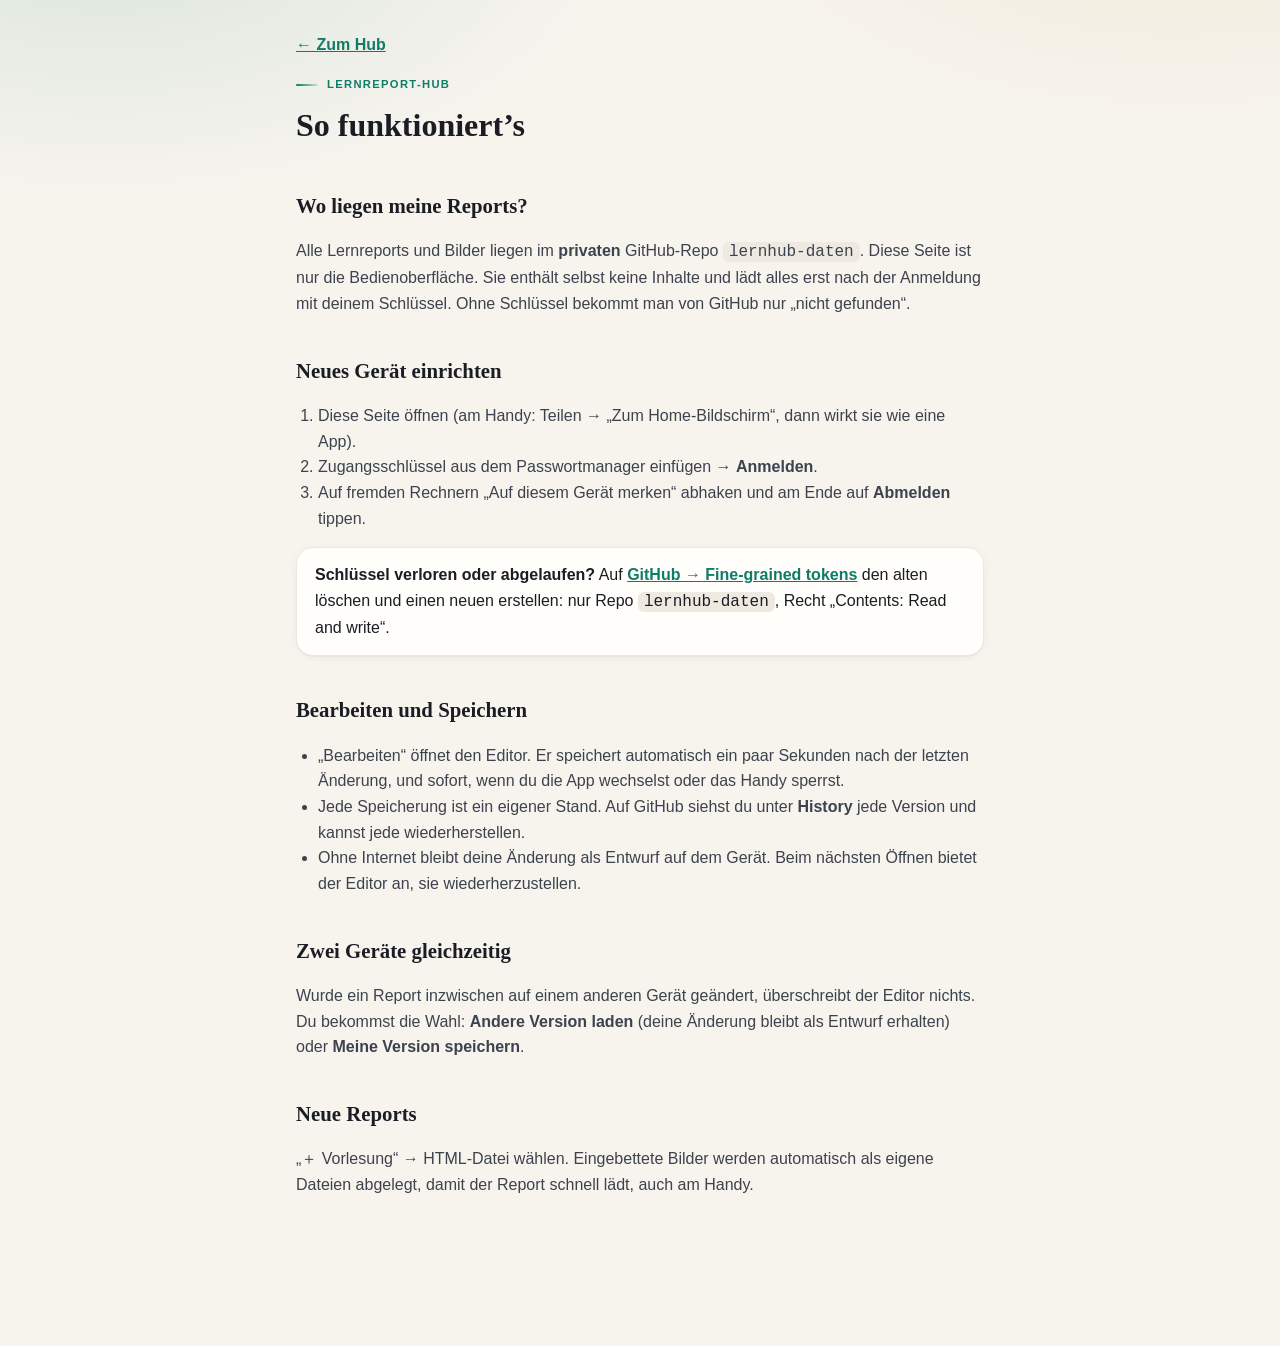
==== anleitung.html @ feca5a2c "Lernreport-Hub als Web-App (Daten im privaten Repo) Co-Authored-By: Claude Opus 5.5 <noreply@anthrop" ====
<!doctype html>
<html lang="de">
<head>
<meta charset="utf-8">
<meta name="viewport" content="width=device-width, initial-scale=1, viewport-fit=cover">
<meta name="robots" content="noindex, nofollow">
<title>Lernhub Anleitung</title>
<link rel="stylesheet" href="assets/hub.css">
<style>
  .doc{max-width:720px;margin:0 auto;padding:32px 16px 64px;font-family:var(--sans);color:var(--ink);}
  .doc h1{font-family:var(--serif);font-weight:600;font-size:2rem;margin:.2em 0 .3em;}
  .doc h2{font-family:var(--serif);font-weight:600;font-size:1.3rem;margin:1.8em 0 .4em;}
  .doc p,.doc li{line-height:1.6;color:var(--ink-2);}
  .doc ol,.doc ul{padding-left:22px;}
  .doc code{background:var(--bg-2);padding:1px 6px;border-radius:6px;}
  .doc .eyebrow{font-size:.7rem;font-weight:700;letter-spacing:.12em;text-transform:uppercase;color:var(--accent);}
  .doc .box{background:var(--paper);border:1px solid var(--line-soft);border-radius:var(--r);padding:14px 18px;box-shadow:var(--e1);margin:14px 0;}
  .doc a{color:var(--accent);font-weight:600;}
</style>
</head>
<body>
<div class="doc">
  <a href="./">← Zum Hub</a>
  <div class="eyebrow" style="margin-top:18px">Lernreport-Hub</div>
  <h1>So funktioniert’s</h1>

  <h2>Wo liegen meine Reports?</h2>
  <p>Alle Lernreports und Bilder liegen im <b>privaten</b> GitHub-Repo <code>lernhub-daten</code>. Diese Seite ist nur
    die Bedienoberfläche. Sie enthält selbst keine Inhalte und lädt alles erst nach der Anmeldung mit deinem Schlüssel.
    Ohne Schlüssel bekommt man von GitHub nur „nicht gefunden“.</p>

  <h2>Neues Gerät einrichten</h2>
  <ol>
    <li>Diese Seite öffnen (am Handy: Teilen → „Zum Home-Bildschirm“, dann wirkt sie wie eine App).</li>
    <li>Zugangsschlüssel aus dem Passwortmanager einfügen → <b>Anmelden</b>.</li>
    <li>Auf fremden Rechnern „Auf diesem Gerät merken“ abhaken und am Ende auf <b>Abmelden</b> tippen.</li>
  </ol>
  <div class="box"><b>Schlüssel verloren oder abgelaufen?</b> Auf
    <a href="https://github.com/settings/personal-access-tokens" target="_blank" rel="noopener">GitHub → Fine-grained tokens</a>
    den alten löschen und einen neuen erstellen: nur Repo <code>lernhub-daten</code>, Recht „Contents: Read and write“.</div>

  <h2>Bearbeiten und Speichern</h2>
  <ul>
    <li>„Bearbeiten“ öffnet den Editor. Er speichert automatisch ein paar Sekunden nach der letzten Änderung,
      und sofort, wenn du die App wechselst oder das Handy sperrst.</li>
    <li>Jede Speicherung ist ein eigener Stand. Auf GitHub siehst du unter <b>History</b> jede Version und kannst jede wiederherstellen.</li>
    <li>Ohne Internet bleibt deine Änderung als Entwurf auf dem Gerät. Beim nächsten Öffnen bietet der Editor an, sie wiederherzustellen.</li>
  </ul>

  <h2>Zwei Geräte gleichzeitig</h2>
  <p>Wurde ein Report inzwischen auf einem anderen Gerät geändert, überschreibt der Editor nichts. Du bekommst die Wahl:
    <b>Andere Version laden</b> (deine Änderung bleibt als Entwurf erhalten) oder <b>Meine Version speichern</b>.</p>

  <h2>Neue Reports</h2>
  <p>„＋ Vorlesung“ → HTML-Datei wählen. Eingebettete Bilder werden automatisch als eigene Dateien abgelegt,
    damit der Report schnell lädt, auch am Handy.</p>
</div>
</body>
</html>
---- assets/hub.css ----
/* ==========================================================================
   Lernreport-Hub — Oberfläche der Startseite
   --------------------------------------------------------------------------
   Gestaltungsidee: „ruhiges Lesezimmer“. Warmes Papier als Grundfläche,
   Serifen für alles Inhaltliche (Titel, Zahlen, Namen), eine schlanke
   System-Sans für die Bedienelemente. Farbe trägt Bedeutung — jeder
   Fachbereich hat seinen Ton, die Karten selbst bleiben neutral. Tiefe
   entsteht durch Haarlinien und sehr weiche Schatten, nicht durch Rahmen.

   Alle Größen, Farben, Radien und Schatten stehen als Variablen oben; im
   Rest der Datei werden nur noch diese benutzt.
   ========================================================================== */

:root{
  /* --- Flächen & Schrift ------------------------------------------------ */
  --bg:#f7f4ee;              /* Grundfläche (warmes Papier)               */
  --bg-2:#efeae1;            /* leicht vertiefte Fläche (Felder)          */
  --paper:#fffefb;           /* Karten & Dialoge                          */
  --ink:#1a1d24;             /* Haupttext                                 */
  --ink-2:#3c424e;           /* zweite Ebene                              */
  --mut:#767d8c;             /* Beschriftungen, Nebentext                 */
  --line:#e4ddd0;            /* Haarlinie                                 */
  --line-soft:#eee8dc;       /* noch leisere Trennung                     */
  --on-accent:#fff;          /* Text auf gefüllter Akzentfläche           */

  --accent:#0e7c66;
  --accent-2:#b8860b;

  /* --- Höhenstaffelung: drei Stufen, mehr braucht es nicht ------------- */
  --e1:0 1px 1px rgba(52,40,18,.04), 0 2px 8px rgba(52,40,18,.045);
  --e2:0 2px 4px rgba(52,40,18,.05), 0 12px 28px rgba(52,40,18,.10);
  --e3:0 8px 20px rgba(52,40,18,.10), 0 32px 64px rgba(52,40,18,.20);

  /* --- Radien, Takt, Bewegung ------------------------------------------ */
  --r-xs:9px; --r-sm:12px; --r:17px; --r-lg:22px; --pill:999px;
  --ease:cubic-bezier(.2,.7,.3,1);
  --serif:"Iowan Old Style","Palatino Linotype",Palatino,Georgia,"Times New Roman",serif;
  --sans:-apple-system,BlinkMacSystemFont,"Segoe UI",Roboto,Helvetica,Arial,sans-serif;
}

@media (prefers-color-scheme:dark){
  :root{
    --bg:#12141a; --bg-2:#1a1d25; --paper:#1b1f28;
    --ink:#eceef3; --ink-2:#c3c8d3; --mut:#8e97a7;
    --line:#2b3040; --line-soft:#242936;
    --on-accent:#0f1218;
    --accent:#3fbfa3; --accent-2:#d9a441;
    --e1:0 1px 1px rgba(0,0,0,.3), 0 2px 8px rgba(0,0,0,.28);
    --e2:0 2px 4px rgba(0,0,0,.3), 0 12px 28px rgba(0,0,0,.45);
    --e3:0 8px 20px rgba(0,0,0,.4), 0 32px 64px rgba(0,0,0,.6);
  }
}

/* ---- Farbwelten der Fachbereiche ----------------------------------------
   Gleiche Sättigung, gleiche Helligkeit — unterschiedlicher Farbton.
   Dadurch unterscheidbar, aber nebeneinander ruhig.                        */
.t-teal  {--accent:#0e7c66; --accent-2:#b8860b;}
.t-indigo{--accent:#44579e; --accent-2:#8f7ac2;}
.t-plum  {--accent:#7c3f7e; --accent-2:#c07aa8;}
.t-amber {--accent:#a2620f; --accent-2:#d9a441;}
.t-rose  {--accent:#b23a55; --accent-2:#e0857a;}
.t-forest{--accent:#43722b; --accent-2:#9bbf5a;}
.t-ocean {--accent:#1f6f8b; --accent-2:#54b0c4;}
.t-clay  {--accent:#a05a3c; --accent-2:#d2a06b;}
@media (prefers-color-scheme:dark){
  .t-teal  {--accent:#3fbfa3; --accent-2:#d9a441;}
  .t-indigo{--accent:#8195dd; --accent-2:#b3a4e0;}
  .t-plum  {--accent:#c583c6; --accent-2:#e0a8c8;}
  .t-amber {--accent:#e0a145; --accent-2:#f0c97a;}
  .t-rose  {--accent:#e8788e; --accent-2:#f2ab9e;}
  .t-forest{--accent:#8fc767; --accent-2:#c0dc94;}
  .t-ocean {--accent:#5cb8d4; --accent-2:#8fd6e4;}
  .t-clay  {--accent:#dd9670; --accent-2:#eabf95;}
}

/* ================= Grundlage ================= */
*{box-sizing:border-box;}
html{scroll-behavior:smooth;background:var(--bg);}
body{
  margin:0;color:var(--ink);font-family:var(--sans);font-size:16px;line-height:1.6;
  padding:0 0 72px;-webkit-font-smoothing:antialiased;text-rendering:optimizeLegibility;
  /* Zwei sehr weiche Farbschleier am oberen Rand geben der Seite Tiefe,
     ohne dass ein Bild geladen werden muss. „fixed“ hält sie beim Scrollen
     an ihrem Platz — die Seite wirkt dadurch ruhiger.                     */
  background:
    radial-gradient(760px 420px at 8% -10%, color-mix(in srgb,var(--accent) 13%,transparent), transparent 70%) no-repeat fixed,
    radial-gradient(680px 380px at 92% -16%, color-mix(in srgb,var(--accent-2) 11%,transparent), transparent 72%) no-repeat fixed,
    var(--bg);
}
.wrap{max-width:1140px;margin:0 auto;padding:0 24px;}
::selection{background:color-mix(in srgb,var(--accent) 26%,transparent);}
:focus-visible{outline:2px solid var(--accent);outline-offset:2px;}
[hidden]{display:none !important;}

/* ================= Kopfleiste ================= */
.topbar{position:sticky;top:0;z-index:40;border-bottom:1px solid transparent;
  background:color-mix(in srgb,var(--bg) 78%,transparent);
  backdrop-filter:saturate(180%) blur(14px);-webkit-backdrop-filter:saturate(180%) blur(14px);
  transition:border-color .2s,box-shadow .2s,background .2s;}
@supports not (backdrop-filter:blur(1px)){.topbar{background:var(--bg);}}
/* Erst beim Scrollen bekommt die Leiste eine Kante — vorher schwebt sie frei. */
.topbar.scrolled{border-bottom-color:var(--line);box-shadow:0 1px 12px rgba(52,40,18,.06);}
.topbar-in{max-width:1140px;margin:0 auto;padding:11px 24px;display:flex;align-items:center;gap:14px;flex-wrap:wrap;}

.brand{display:flex;align-items:center;gap:10px;font-family:var(--serif);font-size:1.06rem;
  font-weight:700;color:var(--ink);text-decoration:none;white-space:nowrap;letter-spacing:-.01em;}
.brand-mark{display:grid;place-items:center;width:28px;height:28px;border-radius:9px;font-size:.72rem;
  color:var(--on-accent);background:linear-gradient(145deg,var(--accent),var(--accent-2));
  box-shadow:0 2px 8px color-mix(in srgb,var(--accent) 40%,transparent);}
.topbar-actions{display:flex;gap:8px;align-items:center;margin-left:auto;}

.search{position:relative;flex:1 1 220px;min-width:170px;max-width:400px;}
.search input{width:100%;height:38px;padding:0 74px 0 36px;border:1px solid var(--line);border-radius:var(--pill);
  background:var(--paper);color:var(--ink);font-family:var(--sans);font-size:.92rem;
  transition:border-color .15s,box-shadow .15s,background .15s;}
.search input::placeholder{color:var(--mut);}
.search input:focus{outline:none;border-color:color-mix(in srgb,var(--accent) 55%,var(--line));
  box-shadow:0 0 0 4px color-mix(in srgb,var(--accent) 14%,transparent);}
.search input::-webkit-search-cancel-button{display:none;}
.search-ic{position:absolute;left:13px;top:50%;transform:translateY(-50%);color:var(--mut);
  font-size:1.1rem;pointer-events:none;}
/* Tastenkürzel-Hinweis: verschwindet, sobald das Feld benutzt wird. */
.search-kbd{position:absolute;right:11px;top:50%;transform:translateY(-50%);pointer-events:none;
  font-family:var(--sans);font-size:.68rem;font-weight:700;color:var(--mut);background:var(--bg-2);
  border:1px solid var(--line);border-radius:6px;padding:2px 6px;line-height:1.3;transition:opacity .15s;}
.search:focus-within .search-kbd{opacity:0;}
.search:has(.search-clear:not([hidden])) .search-kbd{display:none;}
.search-clear{position:absolute;right:7px;top:50%;transform:translateY(-50%);border:none;background:transparent;
  color:var(--mut);cursor:pointer;font-size:1.15rem;line-height:1;padding:3px 8px;border-radius:50%;}
.search-clear:hover{background:var(--bg-2);color:var(--ink);}

/* ================= Schaltflächen ================= */
.btn{font-family:var(--sans);font-size:.87rem;font-weight:600;border:1px solid var(--line);
  background:var(--paper);color:var(--ink);border-radius:var(--pill);padding:9px 16px;cursor:pointer;
  box-shadow:var(--e1);text-decoration:none;display:inline-flex;align-items:center;gap:6px;
  white-space:nowrap;transition:transform .1s var(--ease),box-shadow .18s,border-color .18s,background .18s,color .18s;}
.btn:hover{transform:translateY(-1px);box-shadow:var(--e2);border-color:color-mix(in srgb,var(--ink) 14%,var(--line));}
.btn:active{transform:translateY(0);box-shadow:var(--e1);}
.btn.primary{background:var(--accent);color:var(--on-accent);border-color:transparent;
  box-shadow:0 1px 2px color-mix(in srgb,var(--accent) 30%,transparent),
             0 6px 16px color-mix(in srgb,var(--accent) 26%,transparent);}
.btn.primary:hover{border-color:transparent;
  box-shadow:0 2px 4px color-mix(in srgb,var(--accent) 34%,transparent),
             0 12px 26px color-mix(in srgb,var(--accent) 30%,transparent);}
.btn.ghost{background:transparent;box-shadow:none;border-color:transparent;color:var(--mut);}
.btn.ghost:hover{color:var(--ink);background:var(--paper);border-color:var(--line);box-shadow:var(--e1);}
.btn.quiet{background:transparent;border-color:var(--line);box-shadow:none;color:var(--ink-2);}
.btn.quiet:hover{background:var(--paper);box-shadow:var(--e1);}
.btn.danger{color:#c0392b;}

.icon-btn{border:1px solid transparent;background:transparent;color:var(--mut);cursor:pointer;
  width:30px;height:30px;display:inline-grid;place-items:center;font-size:.92rem;line-height:1;
  border-radius:var(--r-xs);font-family:var(--sans);transition:background .14s,color .14s,border-color .14s;}
.icon-btn:hover{background:var(--paper);border-color:var(--line);color:var(--ink);}
.icon-btn.danger:hover{color:#c0392b;border-color:color-mix(in srgb,#c0392b 30%,transparent);
  background:color-mix(in srgb,#c0392b 8%,transparent);}

/* ================= Kopfbereich der Seite ================= */
.hero{position:relative;display:grid;gap:34px;padding:52px 0 30px;
  grid-template-columns:minmax(0,1fr) 244px;align-items:start;}
/* Feines Punktraster als Textur — nach außen ausgeblendet, damit es
   nirgends „abgeschnitten“ aussieht.                                      */
.hero::before{content:"";position:absolute;inset:-30px -60px 10px;z-index:0;pointer-events:none;
  background-image:radial-gradient(currentColor 1px, transparent 1.2px);
  background-size:20px 20px;color:var(--ink);opacity:.055;
  -webkit-mask-image:radial-gradient(78% 72% at 26% 24%, #000, transparent 76%);
          mask-image:radial-gradient(78% 72% at 26% 24%, #000, transparent 76%);}
.hero > *{position:relative;z-index:1;}

.eyebrow{display:flex;align-items:center;gap:9px;letter-spacing:.19em;text-transform:uppercase;
  font-size:.69rem;color:var(--accent);font-weight:700;}
.eyebrow::before{content:"";width:22px;height:2px;border-radius:2px;flex:0 0 auto;
  background:linear-gradient(90deg,var(--accent),color-mix(in srgb,var(--accent) 15%,transparent));}
.hero h1{font-family:var(--serif);font-size:clamp(2.3rem,4.6vw,3.15rem);line-height:1.07;
  margin:14px 0 12px;letter-spacing:-.022em;font-weight:600;}
.hero h1 em{font-style:italic;color:var(--accent);}
.hero .lead{color:var(--ink-2);font-size:1.05rem;max-width:44ch;margin:0;}
.hero-hint{display:flex;align-items:center;gap:8px;margin:20px 0 0;color:var(--mut);font-size:.83rem;}
.hero-hint .ic{display:grid;place-items:center;width:22px;height:22px;border-radius:7px;flex:0 0 auto;
  background:var(--bg-2);border:1px solid var(--line);font-size:.72rem;}

/* Kennzahlen als kleine Karten — die Zahl trägt die Serifenschrift,
   damit sie zum Titel gehört und nicht zur Bedienoberfläche. */
.stats{display:grid;gap:10px;grid-template-columns:1fr;}
.stat{position:relative;overflow:hidden;background:var(--paper);border:1px solid var(--line);
  border-radius:var(--r-sm);padding:13px 15px 12px;box-shadow:var(--e1);
  display:flex;flex-direction:column;gap:1px;}
.stat::before{content:"";position:absolute;left:0;top:12px;bottom:12px;width:3px;border-radius:0 3px 3px 0;
  background:linear-gradient(180deg,var(--accent),var(--accent-2));opacity:.85;}
.stat b{font-family:var(--serif);font-size:1.85rem;line-height:1.05;font-weight:600;letter-spacing:-.02em;
  font-variant-numeric:tabular-nums;}
.stat span{font-size:.68rem;color:var(--mut);text-transform:uppercase;letter-spacing:.11em;font-weight:700;}

/* ================= Fachbereiche ================= */
.folder{margin:0 0 32px;}
.folder-head{display:flex;align-items:center;gap:11px;padding:11px 12px 11px 13px;border-radius:var(--r-sm);
  background:color-mix(in srgb,var(--accent) 5%,var(--paper));
  border:1px solid color-mix(in srgb,var(--accent) 17%,var(--line));
  box-shadow:var(--e1);cursor:pointer;touch-action:pan-y;user-select:none;
  transition:border-color .16s,box-shadow .16s,background .16s;}
.folder-head:hover{box-shadow:var(--e2);border-color:color-mix(in srgb,var(--accent) 34%,var(--line));}
.folder.root > .folder-head{background:transparent;box-shadow:none;cursor:default;
  border:1px dashed var(--line);}
.folder.root > .folder-head:hover{box-shadow:none;border-color:var(--line);}

.folder-dot{width:20px;height:20px;border-radius:7px;flex:0 0 auto;
  background:linear-gradient(145deg,var(--accent),var(--accent-2));
  box-shadow:0 2px 7px color-mix(in srgb,var(--accent) 35%,transparent);}
.folder.root .folder-dot{background:none;border:2px dashed var(--mut);opacity:.45;box-shadow:none;}
.folder-name{font-family:var(--serif);font-size:1.18rem;margin:0;font-weight:600;letter-spacing:-.012em;
  flex:0 1 auto;min-width:0;overflow:hidden;text-overflow:ellipsis;white-space:nowrap;}
.folder.root .folder-name{font-family:var(--sans);font-size:.74rem;text-transform:uppercase;
  letter-spacing:.13em;color:var(--mut);font-weight:700;}
.folder-count{font-size:.72rem;font-weight:700;color:var(--accent);font-variant-numeric:tabular-nums;
  background:color-mix(in srgb,var(--accent) 13%,transparent);border-radius:var(--pill);padding:3px 10px;}
.folder.root .folder-count{color:var(--mut);background:var(--bg-2);}
/* Haarlinie füllt den Platz zwischen Namen und Werkzeugen. */
.folder-rule{flex:1 1 auto;height:1px;min-width:12px;
  background:linear-gradient(90deg,color-mix(in srgb,var(--accent) 22%,transparent),transparent);}
.folder.root .folder-rule{background:linear-gradient(90deg,var(--line),transparent);}
/* Werkzeuge halten sich zurück, bis man die Zeile berührt. */
.folder-actions{display:flex;gap:2px;opacity:0;transition:opacity .16s;}
.folder-head:hover .folder-actions,
.folder-head:focus-within .folder-actions{opacity:1;}

/* Zugeklappt: eine angedeutete zweite Kante unter der Zeile zeigt, dass
   darunter noch etwas liegt — sonst unterscheidet sich „zu“ von „auf“ nur
   durch das gedrehte Dreieck. */
.folder.collapsed > .folder-head{position:relative;}
.folder.collapsed > .folder-head::after{content:"";position:absolute;left:13px;right:13px;bottom:-5px;
  height:5px;border-radius:0 0 11px 11px;pointer-events:none;
  background:color-mix(in srgb,var(--accent) 7%,var(--paper));
  border:1px solid color-mix(in srgb,var(--accent) 15%,var(--line));border-top:none;}

.fold-toggle{border:none;background:transparent;color:var(--ink-2);cursor:pointer;font-size:.85rem;line-height:1;
  width:24px;height:24px;display:grid;place-items:center;border-radius:7px;flex:0 0 auto;
  transition:transform .22s var(--ease),background .14s,color .14s;}
.fold-toggle:hover{background:color-mix(in srgb,var(--accent) 12%,transparent);color:var(--ink);}
.folder.collapsed .fold-toggle{transform:rotate(-90deg);}
.folder.collapsed > .folder-body{display:none;}
.folder.drop-target > .folder-head{border-color:var(--accent);
  background:color-mix(in srgb,var(--accent) 11%,var(--paper));
  box-shadow:0 0 0 3px color-mix(in srgb,var(--accent) 20%,transparent);}

/* ================= Karten ================= */
.grid{display:grid;grid-template-columns:repeat(auto-fill,minmax(300px,1fr));gap:18px;margin:16px 0 0;}
.grid:empty{min-height:92px;border:1.5px dashed var(--line);border-radius:var(--r);
  color:var(--mut);font-size:.85rem;place-items:center;text-align:center;padding:12px 22px;
  background:color-mix(in srgb,var(--paper) 45%,transparent);}
.grid:empty::before{content:attr(data-hint);max-width:44ch;}
/* Ist alles einsortiert, verschwindet „Ohne Ordner“ ganz — es hätte oben auf
   der Seite nichts zu sagen. Sobald etwas gezogen wird, taucht die
   Ablagefläche wieder auf, damit man einen Report herausnehmen kann. */
.folder.root .grid:empty{min-height:52px;font-size:.79rem;opacity:.7;background:none;}
.folder.root.tidy > .folder-head{display:none;}
.folder.root.tidy{margin-bottom:0;}
.folder.root.tidy .grid:empty{display:none;}
body.dnd .folder.root.tidy{margin-bottom:24px;}
body.dnd .folder.root.tidy .grid:empty{display:grid;}

.card{position:relative;overflow:hidden;background:var(--paper);border:1px solid var(--line);
  border-radius:var(--r);padding:22px 22px 16px;box-shadow:var(--e1);display:flex;flex-direction:column;
  touch-action:pan-y;transition:transform .16s var(--ease),box-shadow .2s,border-color .2s;}
/* Farbstreifen oben: gehört zum Fachbereich, tritt beim Zeigen hervor. */
.card::before{content:"";position:absolute;top:0;left:0;right:0;height:3px;opacity:.6;
  background:linear-gradient(90deg,var(--accent),var(--accent-2));transition:opacity .2s;}
/* Sehr weicher Farbschimmer in der Ecke — gibt jedem Fach seinen Ton. */
.card::after{content:"";position:absolute;top:-70px;right:-70px;width:190px;height:190px;border-radius:50%;
  pointer-events:none;background:radial-gradient(closest-side,color-mix(in srgb,var(--accent) 15%,transparent),transparent);
  opacity:.75;transition:opacity .25s;}
.card:hover{transform:translateY(-3px);box-shadow:var(--e2);
  border-color:color-mix(in srgb,var(--accent) 32%,var(--line));}
.card:hover::before{opacity:1;}
.card:hover::after{opacity:1;}

/* Die Herkunftszeile bleibt einzeilig — sonst schwankt die Höhe der Karten
   und der Titel verliert seinen Rang. Der volle Text steht im Tooltip. */
.card .eyebrow{font-size:.63rem;letter-spacing:.14em;gap:7px;}
.card .eyebrow::before{width:14px;}
.card .eyebrow span{min-width:0;overflow:hidden;text-overflow:ellipsis;white-space:nowrap;}
.card h3{font-family:var(--serif);font-size:1.24rem;line-height:1.24;margin:10px 0 8px;font-weight:600;
  letter-spacing:-.014em;
  display:-webkit-box;-webkit-line-clamp:3;-webkit-box-orient:vertical;overflow:hidden;}
/* Kein flex:1 — das hebelt -webkit-line-clamp aus. Die Knopfreihe schiebt
   sich stattdessen per margin-top:auto nach unten. */
.card .lead{color:var(--mut);font-size:.875rem;line-height:1.55;margin:0 0 16px;
  display:-webkit-box;-webkit-line-clamp:3;-webkit-box-orient:vertical;overflow:hidden;}
.card .meta{display:flex;align-items:center;gap:8px;margin:auto 0 0;padding:0 0 12px;
  font-size:.71rem;color:var(--mut);min-width:0;}
.card .chip{background:color-mix(in srgb,var(--accent) 12%,transparent);color:var(--accent);
  border-radius:var(--pill);padding:3px 9px;font-weight:700;white-space:nowrap;flex:0 0 auto;
  font-variant-numeric:tabular-nums;}
.card .fname{overflow:hidden;text-overflow:ellipsis;white-space:nowrap;opacity:.85;font-size:.7rem;}
.card .row{display:flex;align-items:center;gap:7px;padding-top:13px;border-top:1px solid var(--line-soft);
  flex-wrap:wrap;}
.card .row .btn{padding:8px 15px;font-size:.84rem;}
.card-tools{margin-left:auto;display:flex;gap:2px;opacity:0;transition:opacity .16s;}
.card:hover .card-tools,
.card:focus-within .card-tools{opacity:1;}
.drag-handle{position:absolute;top:10px;right:11px;color:var(--mut);font-size:1rem;line-height:1;
  cursor:grab;opacity:0;transition:opacity .16s;touch-action:none;user-select:none;letter-spacing:-2px;
  padding:2px 3px;border-radius:6px;z-index:2;}
.card:hover .drag-handle{opacity:.55;}
.drag-handle:hover{opacity:1 !important;background:var(--bg-2);}
.drag-handle:active{cursor:grabbing;}
@media (hover:none){.card-tools,.drag-handle{opacity:1;}}

/* ================= Ziehen ================= */
body.dnd{user-select:none;cursor:grabbing;}
body.dnd .card:hover{transform:none;box-shadow:var(--e1);border-color:var(--line);}
.drag-source{opacity:.3;filter:saturate(.3);}
.drag-ghost{position:fixed;top:0;left:0;z-index:1000;pointer-events:none;margin:0;
  box-shadow:var(--e3);opacity:.97;cursor:grabbing;}
.folder-dnd .folder-body{display:none;}
.folder-dnd .folder{margin:0 0 10px;}

/* ================= Leerzustände / Fußzeile ================= */
.empty{text-align:center;color:var(--mut);padding:52px 24px;border:1.5px dashed var(--line);
  border-radius:var(--r);margin:28px 0;display:flex;flex-direction:column;align-items:center;gap:7px;
  background:color-mix(in srgb,var(--paper) 45%,transparent);}
.empty .empty-ic{display:grid;place-items:center;width:46px;height:46px;border-radius:14px;margin-bottom:6px;
  background:var(--bg-2);border:1px solid var(--line);font-size:1.25rem;}
.empty b{color:var(--ink);font-size:1.1rem;font-family:var(--serif);font-weight:600;}
.empty span{font-size:.89rem;max-width:46ch;}
footer{text-align:center;color:var(--mut);font-size:.79rem;margin:60px 0 10px;padding-top:24px;
  border-top:1px solid var(--line);}
footer a{color:var(--accent);text-decoration:none;border-bottom:1px solid color-mix(in srgb,var(--accent) 35%,transparent);}
footer a:hover{border-bottom-color:var(--accent);}
.foot-sep{opacity:.45;margin:0 8px;}

/* ================= Dialoge ================= */
dialog{border:none;border-radius:var(--r-lg);padding:0;box-shadow:var(--e3);max-width:540px;width:92%;
  background:var(--paper);color:var(--ink);}
dialog::backdrop{background:rgba(24,18,8,.5);backdrop-filter:blur(3px);-webkit-backdrop-filter:blur(3px);}
dialog[open]{animation:dlgIn .24s var(--ease);}
@keyframes dlgIn{from{opacity:0;transform:translateY(10px) scale(.985);}}
@media (prefers-reduced-motion:reduce){dialog[open]{animation:none;}}
.dlg-in{padding:26px 28px 24px;}
.dlg-in h3{font-family:var(--serif);margin:0 0 6px;font-size:1.45rem;font-weight:600;letter-spacing:-.015em;}
.dlg-in p{color:var(--mut);font-size:.9rem;margin:6px 0 16px;}
.dlg-row{display:flex;gap:10px;justify-content:flex-end;margin-top:22px;}
.field{width:100%;padding:11px 13px;border:1px solid var(--line);border-radius:var(--r-xs);
  background:var(--bg-2);color:var(--ink);font-family:var(--sans);font-size:.95rem;margin-top:5px;
  transition:border-color .15s,box-shadow .15s;}
.field:focus{outline:none;border-color:color-mix(in srgb,var(--accent) 55%,var(--line));
  box-shadow:0 0 0 4px color-mix(in srgb,var(--accent) 14%,transparent);}
.fieldlabel{display:block;margin-top:18px;font-size:.7rem;font-weight:700;color:var(--mut);
  letter-spacing:.11em;text-transform:uppercase;}
.dropzone{border:1.5px dashed color-mix(in srgb,var(--accent) 45%,var(--line));border-radius:var(--r);
  padding:34px;text-align:center;color:var(--mut);font-size:.92rem;margin:8px 0 0;cursor:pointer;
  background:color-mix(in srgb,var(--accent) 4%,var(--bg-2));transition:background .16s,border-color .16s;}
.dropzone .dz-ic{font-size:1.6rem;display:block;margin-bottom:8px;}
.dropzone:hover{border-color:var(--accent);background:color-mix(in srgb,var(--accent) 8%,var(--bg-2));}
.dropzone.hot{border-color:var(--accent);background:color-mix(in srgb,var(--accent) 14%,var(--bg-2));
  color:var(--ink);}
.swatches{display:flex;gap:9px;flex-wrap:wrap;margin-top:9px;}
.swatch{width:32px;height:32px;border-radius:10px;border:2px solid transparent;cursor:pointer;padding:0;
  background:linear-gradient(145deg,var(--accent),var(--accent-2));
  transition:transform .12s var(--ease),box-shadow .16s;}
.swatch:hover{transform:scale(1.09);}
.swatch[aria-pressed="true"]{border-color:var(--paper);
  box-shadow:0 0 0 2px var(--ink), 0 2px 8px color-mix(in srgb,var(--accent) 40%,transparent);}

.toast{position:fixed;bottom:24px;left:50%;transform:translateX(-50%) translateY(6px);
  display:flex;align-items:center;gap:9px;background:var(--ink);color:var(--paper);
  padding:11px 20px;border-radius:var(--pill);font-size:.86rem;font-weight:600;box-shadow:var(--e3);
  opacity:0;transition:opacity .25s,transform .25s var(--ease);pointer-events:none;z-index:60;}
.toast::before{content:"";width:7px;height:7px;border-radius:50%;background:var(--accent-2);flex:0 0 auto;}
.toast.show{opacity:1;transform:translateX(-50%) translateY(-2px);}

/* ================= Suche ================= */
.card.filtered{display:none;}
.folder.filtered{display:none;}

/* ================= Schmale Fenster ================= */
@media (max-width:900px){
  .hero{grid-template-columns:1fr;gap:26px;padding:38px 0 24px;}
  .stats{grid-template-columns:repeat(3,minmax(0,1fr));}
  .stat b{font-size:1.6rem;}
}
@media (max-width:640px){
  .wrap{padding:0 16px;}
  .topbar-in{padding:10px 16px;gap:10px;}
  .hero{padding:28px 0 18px;}
  .hero .lead{font-size:.98rem;}
  .topbar-actions{margin-left:0;width:100%;}
  .topbar-actions .btn{flex:1 1 auto;justify-content:center;}
  .search{max-width:none;order:3;width:100%;flex-basis:100%;}
  .grid{grid-template-columns:1fr;}
  .stats{gap:8px;}
  .stat{padding:11px 12px;}
  .stat b{font-size:1.45rem;}
  .stat span{font-size:.62rem;letter-spacing:.09em;}
}
@media (prefers-reduced-motion:reduce){
  html{scroll-behavior:auto;}
  *{transition-duration:.01ms !important;animation-duration:.01ms !important;}
}

/* ==== GitHub-Version: Anmeldung, Sync-Status ==================================== */
body.locked > :not(.login):not(.toast){display:none !important;}
.login{min-height:100vh;display:grid;place-items:center;padding:24px 16px;background:var(--bg);}
.login[hidden]{display:none;}
.login-card{width:100%;max-width:440px;background:var(--paper);border:1px solid var(--line-soft);
  border-radius:var(--r-lg);box-shadow:var(--e2);padding:28px 24px;font-family:var(--sans);color:var(--ink);}
.login-card .eyebrow{font-size:.7rem;font-weight:700;letter-spacing:.12em;text-transform:uppercase;color:var(--accent);}
.login-card h2{font-family:var(--serif);font-weight:600;font-size:1.6rem;margin:6px 0 10px;}
.login-card p{color:var(--ink-2);line-height:1.55;margin:0 0 6px;font-size:.95rem;}
.login-card .btn{width:100%;justify-content:center;margin-top:14px;}
.login-card .check{display:block;margin-top:14px;font-size:.92rem;color:var(--ink-2);}
.login-card .check input{margin-right:6px;accent-color:var(--accent);}
.login-card .check small{display:block;color:var(--mut);margin:3px 0 0 22px;line-height:1.4;}
.login-err{color:#c0392b !important;font-weight:600;min-height:1.2em;margin-top:10px !important;}
.login-help{margin-top:18px;font-size:.9rem;color:var(--ink-2);}
.login-help summary{cursor:pointer;font-weight:700;color:var(--accent);}
.login-help ol{padding-left:20px;line-height:1.55;}
.login-help code{background:var(--bg-2);padding:1px 6px;border-radius:6px;}
#sync{font-variant-numeric:tabular-nums;}
#sync.bad{color:#c0392b;font-weight:700;}
.dropzone.busy{pointer-events:none;opacity:.6;}
.dropzone.busy::after{content:attr(data-msg);display:block;margin-top:8px;font-weight:700;}
.linkbtn{background:none;border:0;padding:0;font:inherit;color:var(--accent);font-weight:600;cursor:pointer;text-decoration:underline;text-underline-offset:2px;}
.wrap{overflow-x:clip;}
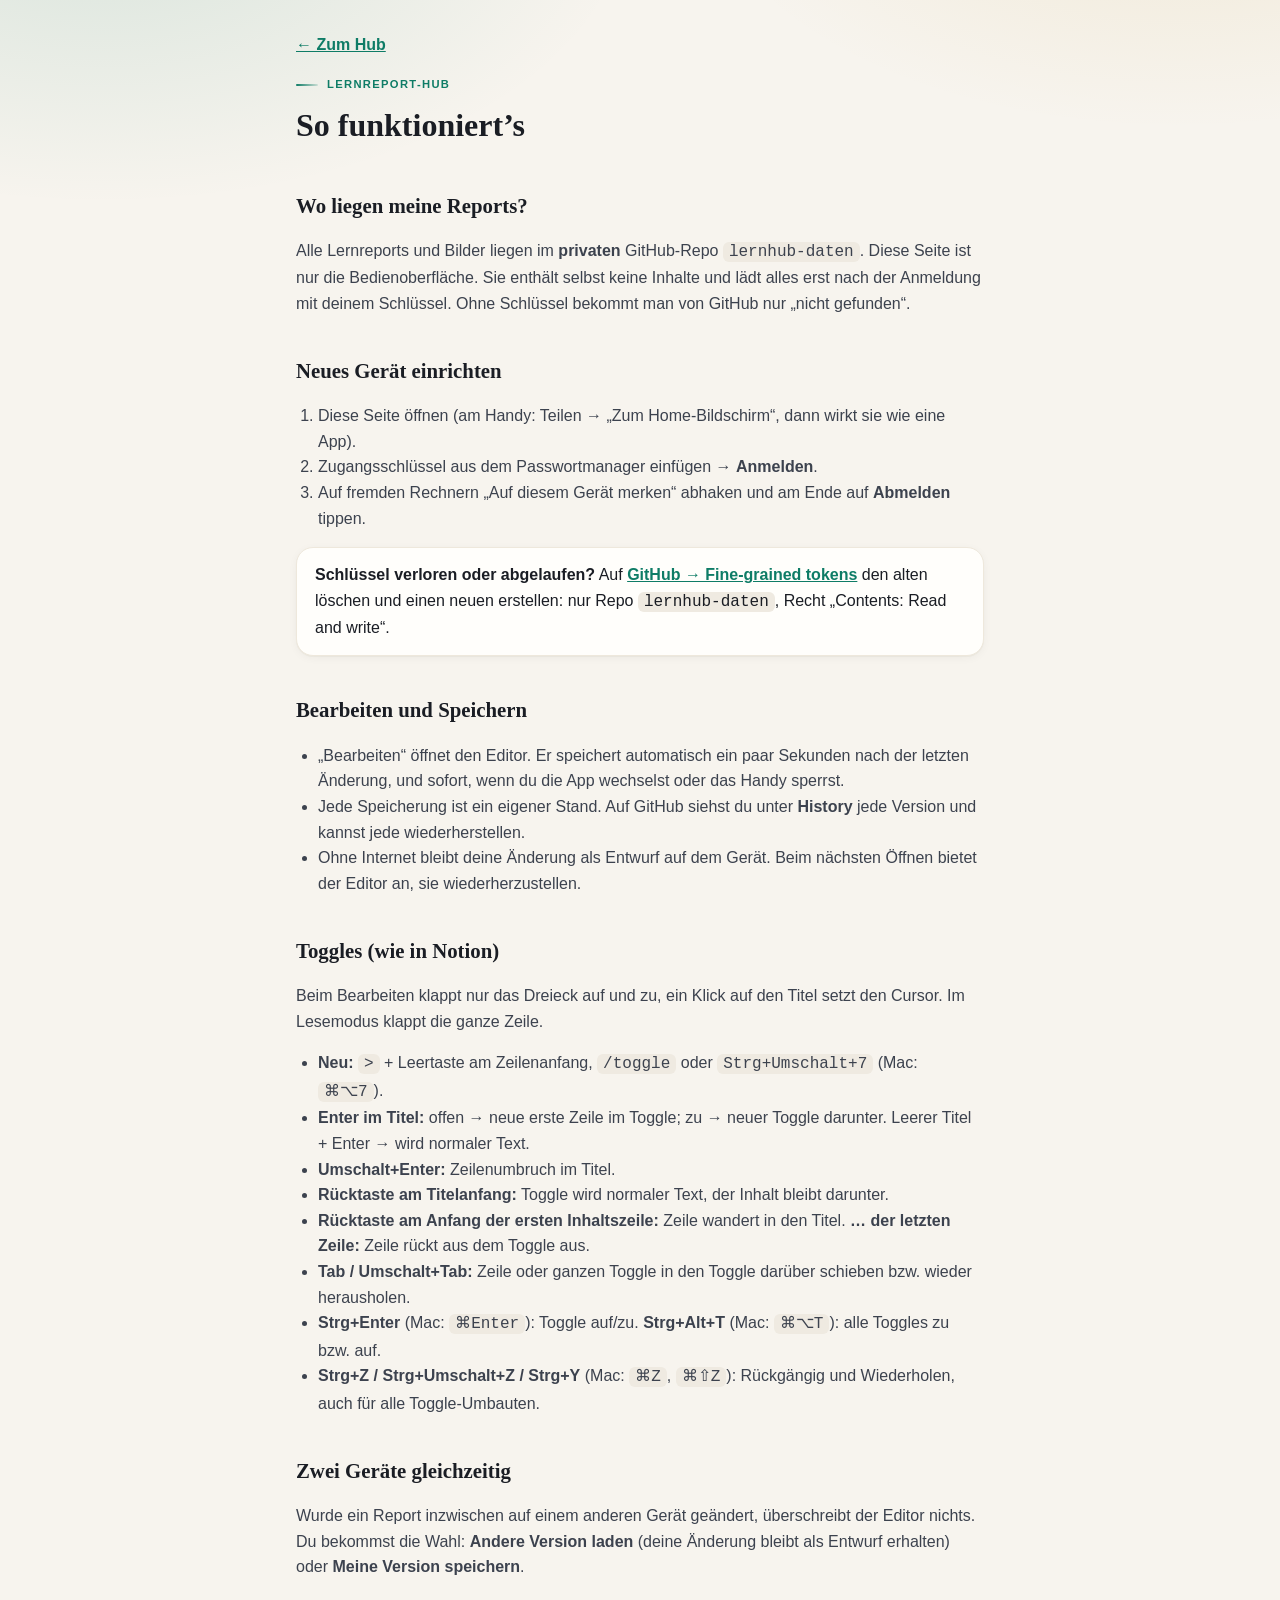
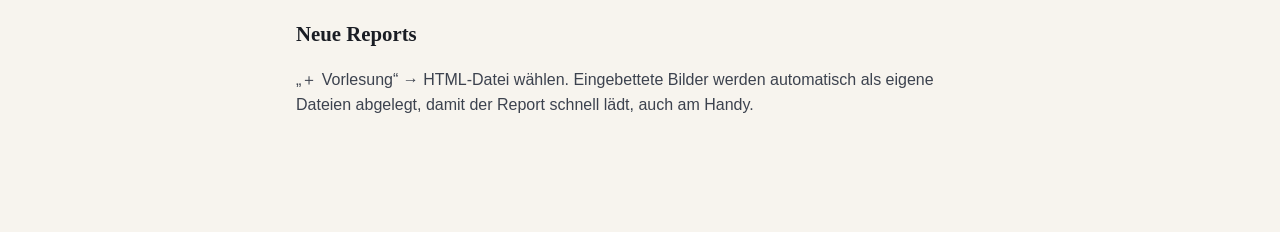
==== commit f3b75b5e: "Toggles: Bedienung 1:1 wie in Notion, eigener Rückgängig-Verlauf Am echten Notion gemessen und nachg" ====
--- a/anleitung.html
+++ b/anleitung.html
@@ -5,7 +5,7 @@
 <meta name="viewport" content="width=device-width, initial-scale=1, viewport-fit=cover">
 <meta name="robots" content="noindex, nofollow">
 <title>Lernhub Anleitung</title>
-<link rel="stylesheet" href="assets/hub.css">
+<link rel="stylesheet" href="assets/hub.css?v=3">
 <style>
   .doc{max-width:720px;margin:0 auto;padding:32px 16px 64px;font-family:var(--sans);color:var(--ink);}
   .doc h1{font-family:var(--serif);font-weight:600;font-size:2rem;margin:.2em 0 .3em;}
@@ -47,6 +47,19 @@
     <li>Ohne Internet bleibt deine Änderung als Entwurf auf dem Gerät. Beim nächsten Öffnen bietet der Editor an, sie wiederherzustellen.</li>
   </ul>
 
+  <h2>Toggles (wie in Notion)</h2>
+  <p>Beim Bearbeiten klappt nur das Dreieck auf und zu, ein Klick auf den Titel setzt den Cursor. Im Lesemodus klappt die ganze Zeile.</p>
+  <ul>
+    <li><b>Neu:</b> <code>&gt;</code> + Leertaste am Zeilenanfang, <code>/toggle</code> oder <code>Strg+Umschalt+7</code> (Mac: <code>⌘⌥7</code>).</li>
+    <li><b>Enter im Titel:</b> offen → neue erste Zeile im Toggle; zu → neuer Toggle darunter. Leerer Titel + Enter → wird normaler Text.</li>
+    <li><b>Umschalt+Enter:</b> Zeilenumbruch im Titel.</li>
+    <li><b>Rücktaste am Titelanfang:</b> Toggle wird normaler Text, der Inhalt bleibt darunter.</li>
+    <li><b>Rücktaste am Anfang der ersten Inhaltszeile:</b> Zeile wandert in den Titel. <b>… der letzten Zeile:</b> Zeile rückt aus dem Toggle aus.</li>
+    <li><b>Tab / Umschalt+Tab:</b> Zeile oder ganzen Toggle in den Toggle darüber schieben bzw. wieder herausholen.</li>
+    <li><b>Strg+Enter</b> (Mac: <code>⌘Enter</code>): Toggle auf/zu. <b>Strg+Alt+T</b> (Mac: <code>⌘⌥T</code>): alle Toggles zu bzw. auf.</li>
+    <li><b>Strg+Z / Strg+Umschalt+Z / Strg+Y</b> (Mac: <code>⌘Z</code>, <code>⌘⇧Z</code>): Rückgängig und Wiederholen, auch für alle Toggle-Umbauten.</li>
+  </ul>
+
   <h2>Zwei Geräte gleichzeitig</h2>
   <p>Wurde ein Report inzwischen auf einem anderen Gerät geändert, überschreibt der Editor nichts. Du bekommst die Wahl:
     <b>Andere Version laden</b> (deine Änderung bleibt als Entwurf erhalten) oder <b>Meine Version speichern</b>.</p>
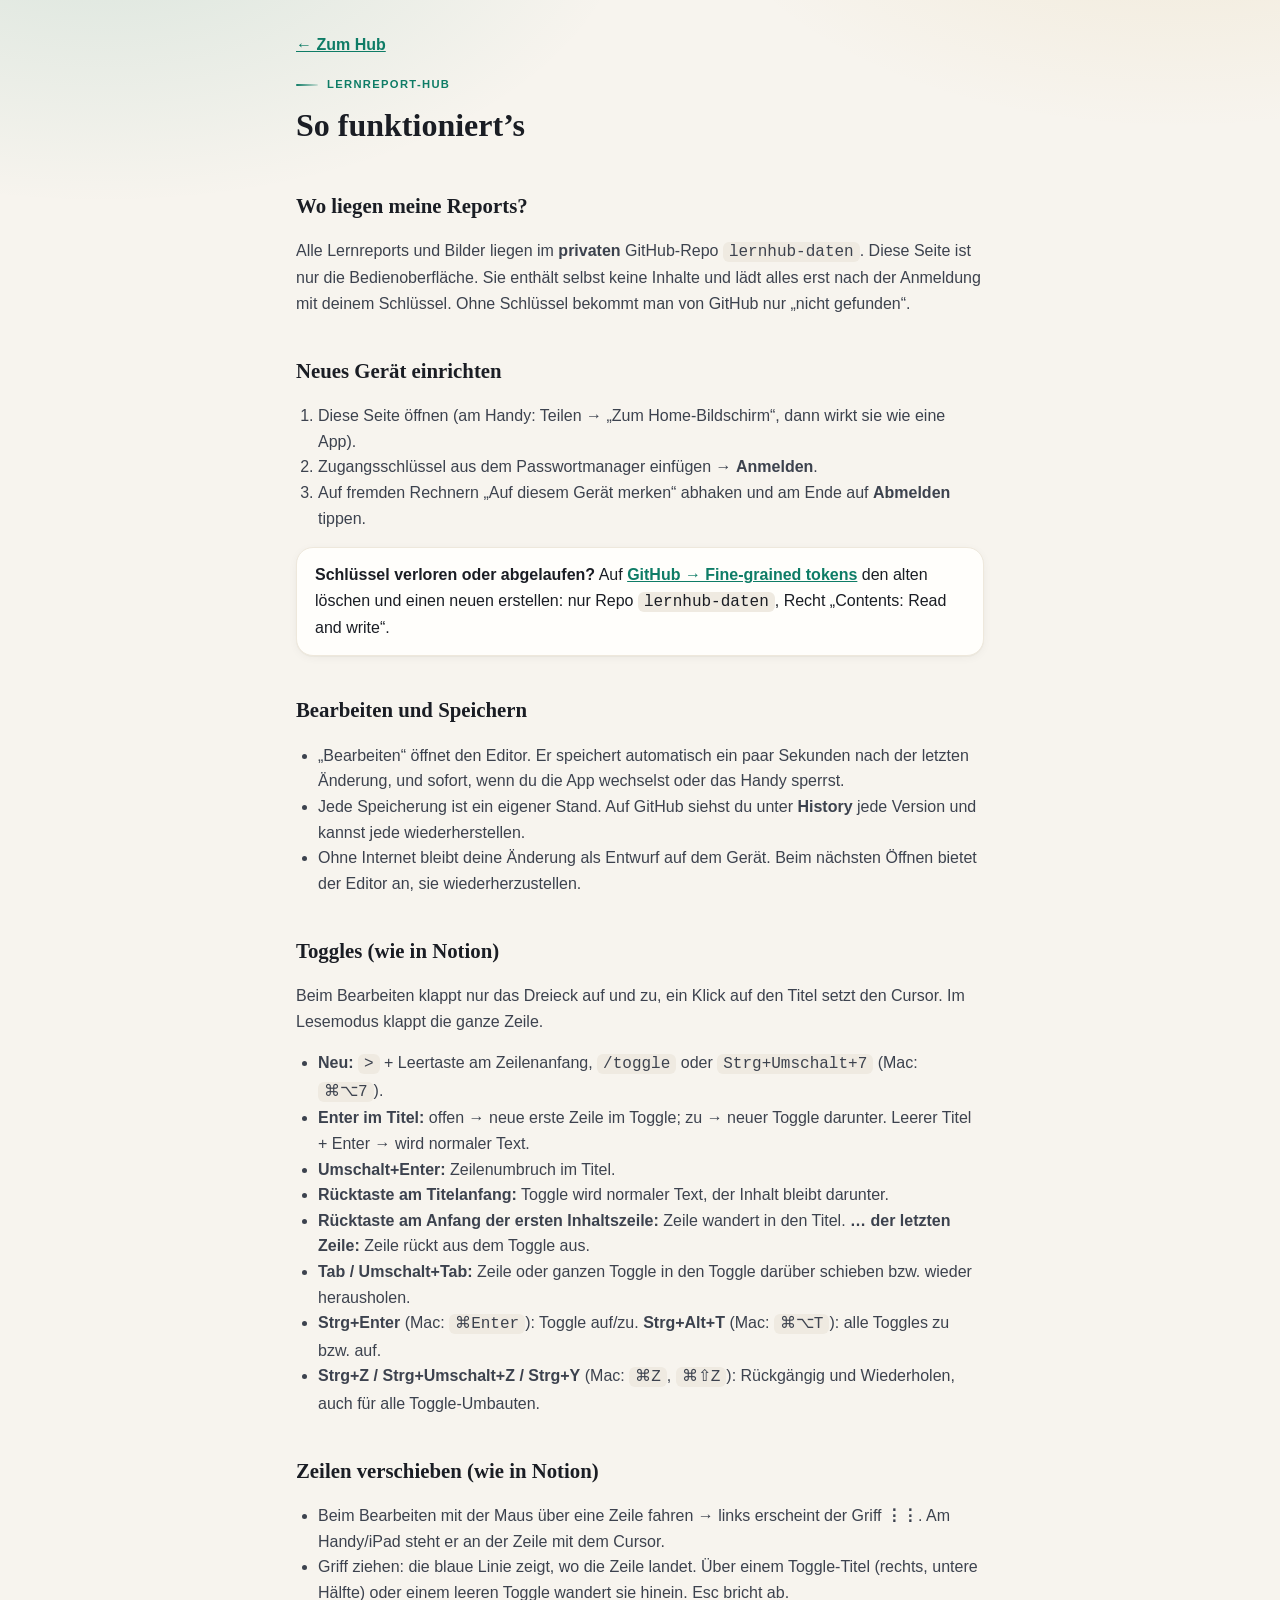
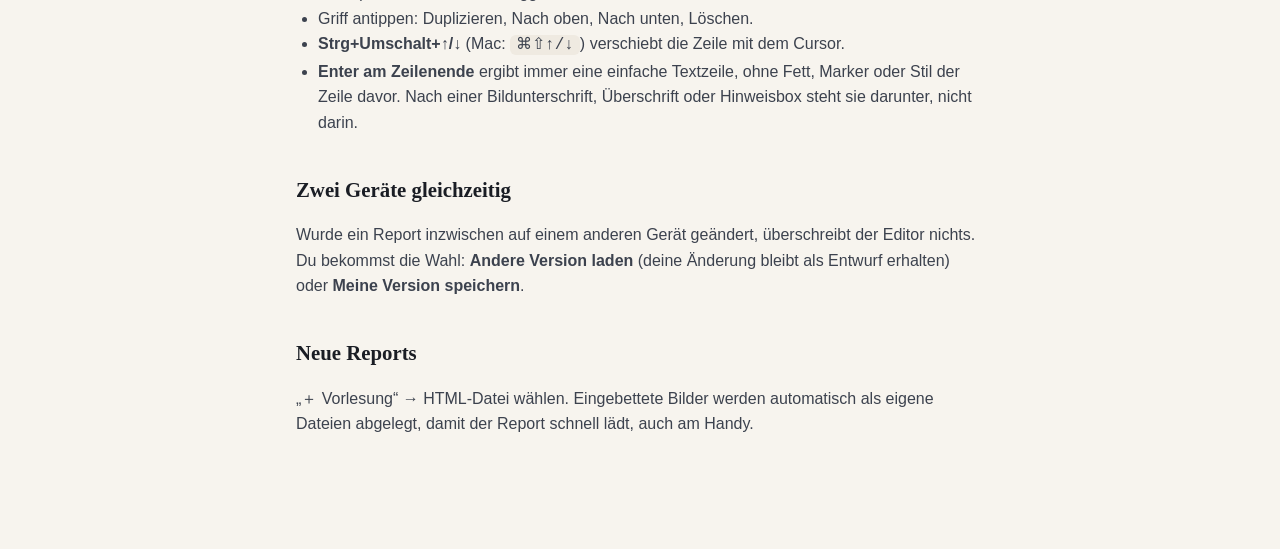
==== commit 43384515: "Zeilen per Griff verschieben, Enter ergibt einfachen Text - Ziehgriff ⋮⋮ links an jeder Zeile (Handy" ====
--- a/anleitung.html
+++ b/anleitung.html
@@ -60,6 +60,15 @@
     <li><b>Strg+Z / Strg+Umschalt+Z / Strg+Y</b> (Mac: <code>⌘Z</code>, <code>⌘⇧Z</code>): Rückgängig und Wiederholen, auch für alle Toggle-Umbauten.</li>
   </ul>
 
+  <h2>Zeilen verschieben (wie in Notion)</h2>
+  <ul>
+    <li>Beim Bearbeiten mit der Maus über eine Zeile fahren → links erscheint der Griff <b>⋮⋮</b>. Am Handy/iPad steht er an der Zeile mit dem Cursor.</li>
+    <li>Griff ziehen: die blaue Linie zeigt, wo die Zeile landet. Über einem Toggle-Titel (rechts, untere Hälfte) oder einem leeren Toggle wandert sie hinein. Esc bricht ab.</li>
+    <li>Griff antippen: Duplizieren, Nach oben, Nach unten, Löschen.</li>
+    <li><b>Strg+Umschalt+↑/↓</b> (Mac: <code>⌘⇧↑/↓</code>) verschiebt die Zeile mit dem Cursor.</li>
+    <li><b>Enter am Zeilenende</b> ergibt immer eine einfache Textzeile, ohne Fett, Marker oder Stil der Zeile davor. Nach einer Bildunterschrift, Überschrift oder Hinweisbox steht sie darunter, nicht darin.</li>
+  </ul>
+
   <h2>Zwei Geräte gleichzeitig</h2>
   <p>Wurde ein Report inzwischen auf einem anderen Gerät geändert, überschreibt der Editor nichts. Du bekommst die Wahl:
     <b>Andere Version laden</b> (deine Änderung bleibt als Entwurf erhalten) oder <b>Meine Version speichern</b>.</p>
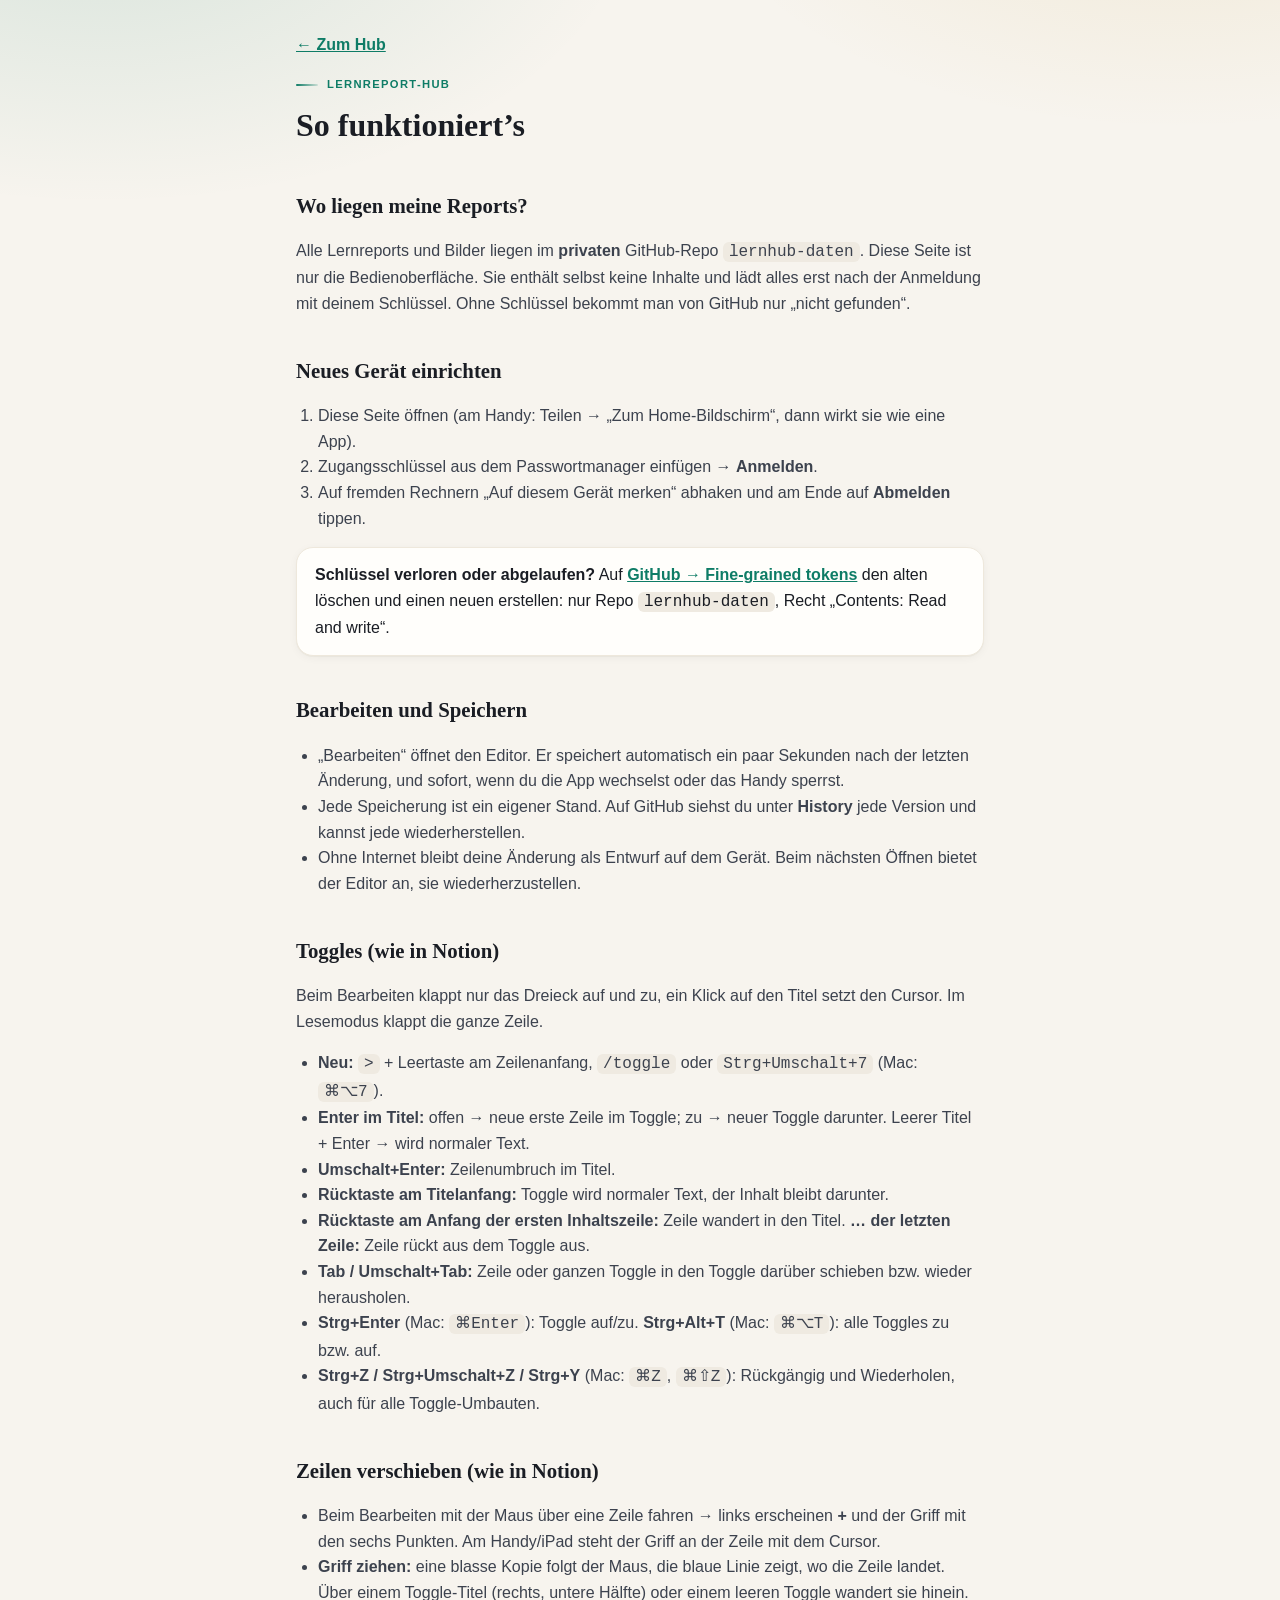
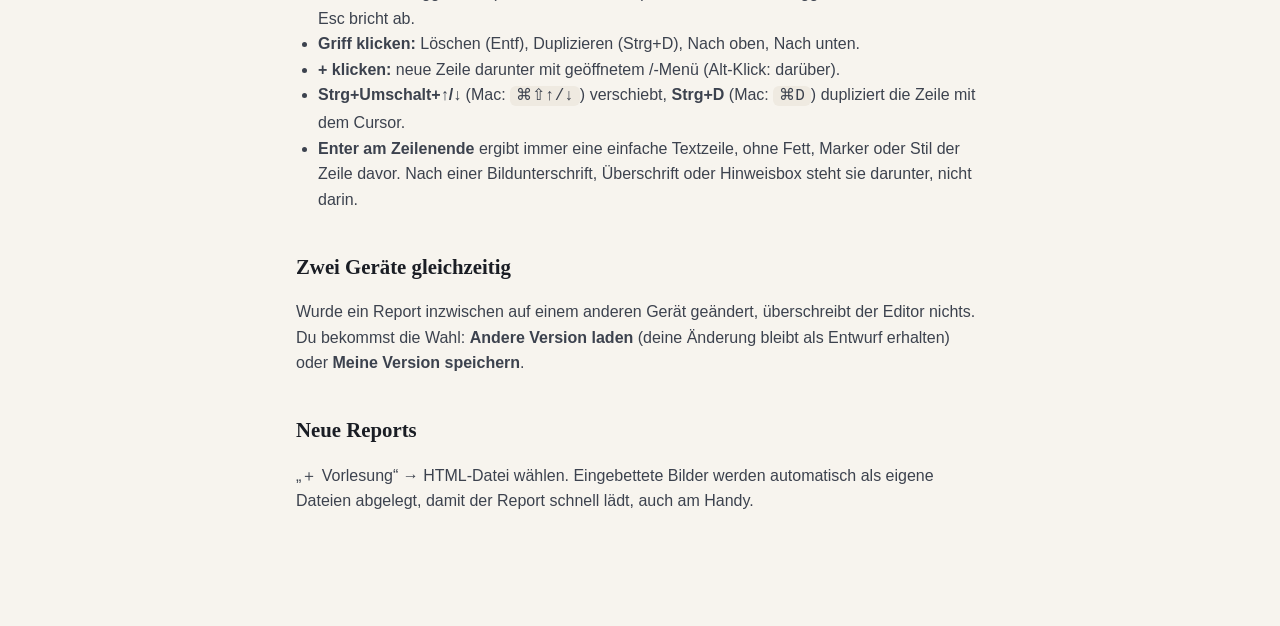
==== commit 719f2746: "Ziehen: hängt nicht mehr, Griff und Optik wie in Notion - Ursache Hänger: Pointer-Capture am Griff g" ====
--- a/anleitung.html
+++ b/anleitung.html
@@ -62,10 +62,11 @@
 
   <h2>Zeilen verschieben (wie in Notion)</h2>
   <ul>
-    <li>Beim Bearbeiten mit der Maus über eine Zeile fahren → links erscheint der Griff <b>⋮⋮</b>. Am Handy/iPad steht er an der Zeile mit dem Cursor.</li>
-    <li>Griff ziehen: die blaue Linie zeigt, wo die Zeile landet. Über einem Toggle-Titel (rechts, untere Hälfte) oder einem leeren Toggle wandert sie hinein. Esc bricht ab.</li>
-    <li>Griff antippen: Duplizieren, Nach oben, Nach unten, Löschen.</li>
-    <li><b>Strg+Umschalt+↑/↓</b> (Mac: <code>⌘⇧↑/↓</code>) verschiebt die Zeile mit dem Cursor.</li>
+    <li>Beim Bearbeiten mit der Maus über eine Zeile fahren → links erscheinen <b>+</b> und der Griff mit den sechs Punkten. Am Handy/iPad steht der Griff an der Zeile mit dem Cursor.</li>
+    <li><b>Griff ziehen:</b> eine blasse Kopie folgt der Maus, die blaue Linie zeigt, wo die Zeile landet. Über einem Toggle-Titel (rechts, untere Hälfte) oder einem leeren Toggle wandert sie hinein. Esc bricht ab.</li>
+    <li><b>Griff klicken:</b> Löschen (Entf), Duplizieren (Strg+D), Nach oben, Nach unten.</li>
+    <li><b>+ klicken:</b> neue Zeile darunter mit geöffnetem /-Menü (Alt-Klick: darüber).</li>
+    <li><b>Strg+Umschalt+↑/↓</b> (Mac: <code>⌘⇧↑/↓</code>) verschiebt, <b>Strg+D</b> (Mac: <code>⌘D</code>) dupliziert die Zeile mit dem Cursor.</li>
     <li><b>Enter am Zeilenende</b> ergibt immer eine einfache Textzeile, ohne Fett, Marker oder Stil der Zeile davor. Nach einer Bildunterschrift, Überschrift oder Hinweisbox steht sie darunter, nicht darin.</li>
   </ul>
 
